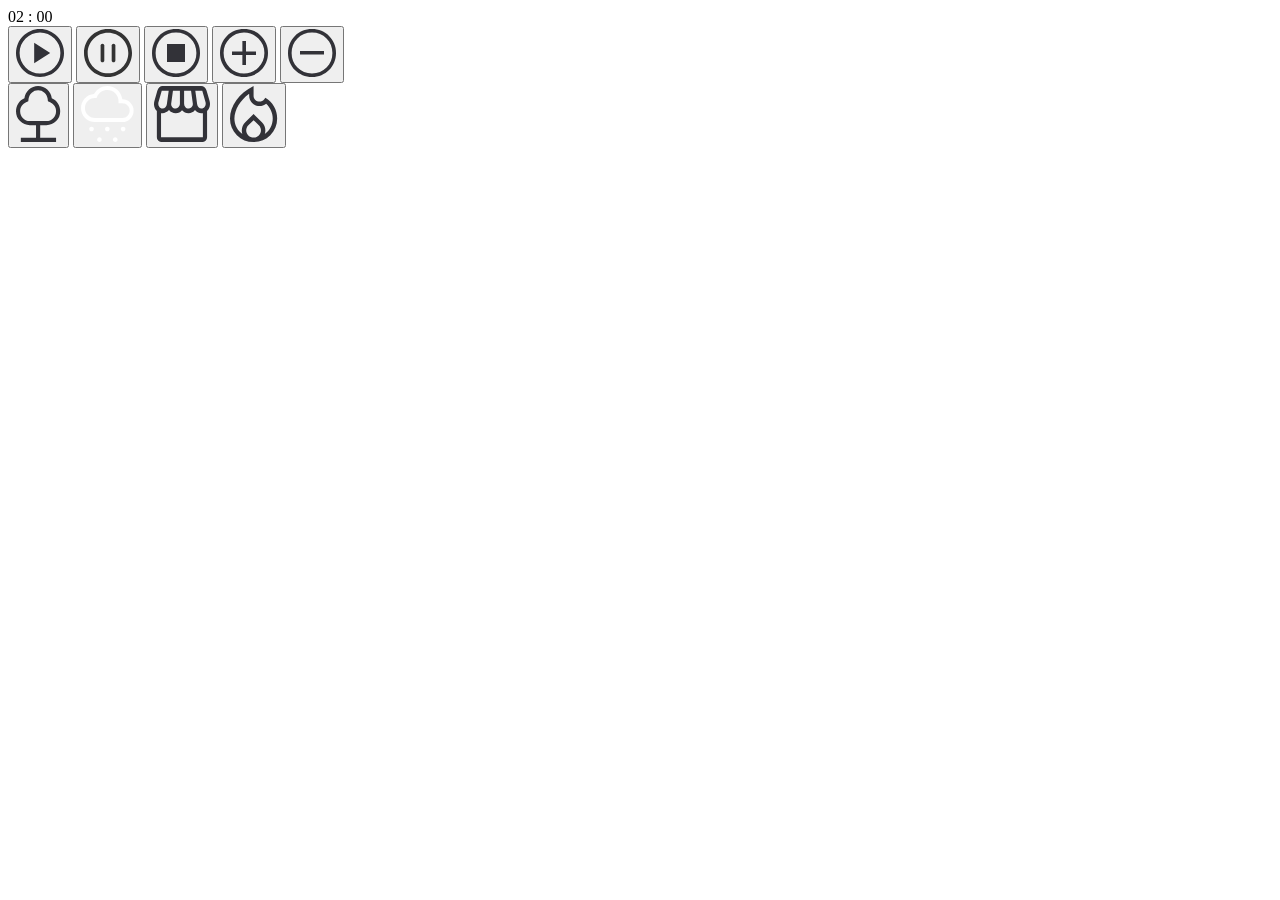
==== index.html @ 851b0151 "changed name index.html" ====
<!DOCTYPE html>
<html lang="pt-br">
<head>
    <link rel="preconnect" href="https://fonts.googleapis.com">
    <link rel="preconnect" href="https://fonts.gstatic.com" crossorigin>

    <meta charset="UTF-8">
    <meta name="viewport" content="width=device-width, initial-scale=1.0">
    <title>Timer Pomodoro</title>

    <link rel="stylesheet" href="TimerPomodoro.css">

    <link href="https://fonts.googleapis.com/css2?family=Roboto:wght@500&display=swap" rel="stylesheet">
    <script src="/js/events.js" type="module"></script>
</head>
<body>
    <main>
        <div id="settings">
            <div id="timer">
                <span class="minutes time">02</span>
                <span>:</span>
                <span class="seconds">00</span>
            </div>
            <div class="buttons-settings">
                <button class="play"><svg width="48" height="48" viewBox="0 0 48 48" fill="none" xmlns="http://www.w3.org/2000/svg">
                    <path d="M18.18 34.2L34.2 24L18.18 13.8V34.2ZM24 48C20.72 48 17.62 47.37 14.7 46.11C11.78 44.85 9.23 43.13 7.05 40.95C4.87 38.77 3.15 36.22 1.89 33.3C0.63 30.38 0 27.28 0 24C0 20.72 0.63 17.62 1.89 14.7C3.15 11.78 4.87 9.23 7.05 7.05C9.23 4.87 11.78 3.15 14.7 1.89C17.62 0.63 20.72 0 24 0C27.28 0 30.38 0.63 33.3 1.89C36.22 3.15 38.77 4.87 40.95 7.05C43.13 9.23 44.85 11.78 46.11 14.7C47.37 17.62 48 20.72 48 24C48 27.28 47.37 30.38 46.11 33.3C44.85 36.22 43.13 38.77 40.95 40.95C38.77 43.13 36.22 44.85 33.3 46.11C30.38 47.37 27.28 48 24 48ZM24 44.4C29.6 44.4 34.4 42.4 38.4 38.4C42.4 34.4 44.4 29.6 44.4 24C44.4 18.4 42.4 13.6 38.4 9.6C34.4 5.6 29.6 3.6 24 3.6C18.4 3.6 13.6 5.6 9.6 9.6C5.6 13.6 3.6 18.4 3.6 24C3.6 29.6 5.6 34.4 9.6 38.4C13.6 42.4 18.4 44.4 24 44.4Z" fill="#323238"/>
                    </svg>
                    </button>
                <button class="pause hide" ><svg width="48" height="48" viewBox="6 6 52 52" fill="none" xmlns="http://www.w3.org/2000/svg">
                    <path fill-rule="evenodd" clip-rule="evenodd" d="M6 32C6 17.6454 17.6454 6 32 6C46.3546 6 58 17.6454 58 32C58 46.3546 46.3546 58 32 58C17.6454 58 6 46.3546 6 32ZM32 10C19.8546 10 10 19.8546 10 32C10 44.1454 19.8546 54 32 54C44.1454 54 54 44.1454 54 32C54 19.8546 44.1454 10 32 10Z" fill="#333"/>
                    <path fill-rule="evenodd" clip-rule="evenodd" d="M26 22C27.1046 22 28 22.8954 28 24V40C28 41.1046 27.1046 42 26 42C24.8954 42 24 41.1046 24 40V24C24 22.8954 24.8954 22 26 22Z" fill="#333"/>
                    <path fill-rule="evenodd" clip-rule="evenodd" d="M38 22C39.1046 22 40 22.8954 40 24V40C40 41.1046 39.1046 42 38 42C36.8954 42 36 41.1046 36 40V24C36 22.8954 36.8954 22 38 22Z" fill="#333"/>
                </svg></button>
                <button class="stop"><svg width="48" height="48" viewBox="0 0 48 48" fill="none" xmlns="http://www.w3.org/2000/svg">
                    <path d="M24 48C20.6 48 17.44 47.39 14.52 46.17C11.6 44.95 9.06 43.26 6.9 41.1C4.74 38.94 3.05 36.4 1.83 33.48C0.61 30.56 0 27.4 0 24C0 20.64 0.61 17.5 1.83 14.58C3.05 11.66 4.74 9.12 6.9 6.96C9.06 4.8 11.6 3.1 14.52 1.86C17.44 0.62 20.6 0 24 0C27.36 0 30.5 0.62 33.42 1.86C36.34 3.1 38.88 4.8 41.04 6.96C43.2 9.12 44.9 11.66 46.14 14.58C47.38 17.5 48 20.64 48 24C48 27.4 47.38 30.56 46.14 33.48C44.9 36.4 43.2 38.94 41.04 41.1C38.88 43.26 36.34 44.95 33.42 46.17C30.5 47.39 27.36 48 24 48ZM24 44.4C29.8 44.4 34.65 42.45 38.55 38.55C42.45 34.65 44.4 29.8 44.4 24C44.4 18.2 42.45 13.35 38.55 9.45C34.65 5.55 29.8 3.6 24 3.6C18.2 3.6 13.35 5.55 9.45 9.45C5.55 13.35 3.6 18.2 3.6 24C3.6 29.8 5.55 34.65 9.45 38.55C13.35 42.45 18.2 44.4 24 44.4ZM15 33H33V15H15V33Z" fill="#323238"/>
                    </svg>
                    </button>
                <button class="add"><svg width="48" height="48" viewBox="0 0 48 48" fill="none" xmlns="http://www.w3.org/2000/svg">
                    <path d="M22.38 36H25.98V26.04H36V22.44H25.98V12H22.38V22.44H12V26.04H22.38V36ZM24 48C20.6 48 17.44 47.39 14.52 46.17C11.6 44.95 9.06 43.26 6.9 41.1C4.74 38.94 3.05 36.4 1.83 33.48C0.61 30.56 0 27.4 0 24C0 20.64 0.61 17.5 1.83 14.58C3.05 11.66 4.74 9.12 6.9 6.96C9.06 4.8 11.6 3.1 14.52 1.86C17.44 0.62 20.6 0 24 0C27.36 0 30.5 0.62 33.42 1.86C36.34 3.1 38.88 4.8 41.04 6.96C43.2 9.12 44.9 11.66 46.14 14.58C47.38 17.5 48 20.64 48 24C48 27.4 47.38 30.56 46.14 33.48C44.9 36.4 43.2 38.94 41.04 41.1C38.88 43.26 36.34 44.95 33.42 46.17C30.5 47.39 27.36 48 24 48ZM24 44.4C29.6 44.4 34.4 42.4 38.4 38.4C42.4 34.4 44.4 29.6 44.4 24C44.4 18.4 42.4 13.6 38.4 9.6C34.4 5.6 29.6 3.6 24 3.6C18.4 3.6 13.6 5.6 9.6 9.6C5.6 13.6 3.6 18.4 3.6 24C3.6 29.6 5.6 34.4 9.6 38.4C13.6 42.4 18.4 44.4 24 44.4Z" fill="#323238"/>
                    </svg>
                    </button>
                <button class="less"><svg width="48" height="48" viewBox="0 0 48 48" fill="none" xmlns="http://www.w3.org/2000/svg">
                    <path d="M12 25.62H36V22.02H12V25.62ZM24 48C20.6 48 17.44 47.39 14.52 46.17C11.6 44.95 9.06 43.26 6.9 41.1C4.74 38.94 3.05 36.4 1.83 33.48C0.61 30.56 0 27.4 0 24C0 20.64 0.61 17.5 1.83 14.58C3.05 11.66 4.74 9.12 6.9 6.96C9.06 4.8 11.6 3.1 14.52 1.86C17.44 0.62 20.6 0 24 0C27.36 0 30.5 0.62 33.42 1.86C36.34 3.1 38.88 4.8 41.04 6.96C43.2 9.12 44.9 11.66 46.14 14.58C47.38 17.5 48 20.64 48 24C48 27.4 47.38 30.56 46.14 33.48C44.9 36.4 43.2 38.94 41.04 41.1C38.88 43.26 36.34 44.95 33.42 46.17C30.5 47.39 27.36 48 24 48ZM24 44.4C29.8 44.4 34.65 42.45 38.55 38.55C42.45 34.65 44.4 29.8 44.4 24C44.4 18.2 42.45 13.35 38.55 9.45C34.65 5.55 29.8 3.6 24 3.6C18.2 3.6 13.35 5.55 9.45 9.45C5.55 13.35 3.6 18.2 3.6 24C3.6 29.8 5.55 34.65 9.45 38.55C13.35 42.45 18.2 44.4 24 44.4Z" fill="#323238"/>
                    </svg>
                    </button>
            </div>
        </div>
        <div id="sonds">
            <button class="forest"><svg width="45" height="56" viewBox="0 0 45 56" fill="none" xmlns="http://www.w3.org/2000/svg">
                <path d="M4.83553 56V51.8H20.0329V39.2H13.8158C9.99342 39.2 6.7352 37.835 4.04112 35.105C1.34704 32.375 0 29.0733 0 25.2C0 22.4 0.759868 19.8217 2.2796 17.465C3.79934 15.1083 5.84868 13.3933 8.42763 12.32C8.84211 8.82 10.3503 5.89167 12.9523 3.535C15.5543 1.17833 18.6053 0 22.1053 0C25.6053 0 28.6562 1.17833 31.2582 3.535C33.8602 5.89167 35.3684 8.82 35.7829 12.32C38.3618 13.3933 40.4112 15.1083 41.9309 17.465C43.4507 19.8217 44.2105 22.4 44.2105 25.2C44.2105 29.0733 42.8635 32.375 40.1694 35.105C37.4753 37.835 34.2171 39.2 30.3947 39.2H24.1776V51.8H40.0658V56H4.83553ZM13.8158 35H30.3947C33.0658 35 35.3454 34.0433 37.2336 32.13C39.1217 30.2167 40.0658 27.9067 40.0658 25.2C40.0658 23.24 39.5132 21.455 38.4079 19.845C37.3026 18.235 35.875 17.0333 34.125 16.24L31.9145 15.26L31.6382 12.81C31.3158 10.3367 30.2566 8.28333 28.4605 6.65C26.6645 5.01667 24.5461 4.2 22.1053 4.2C19.6645 4.2 17.5461 5.01667 15.75 6.65C13.9539 8.28333 12.8947 10.3367 12.5724 12.81L12.2961 15.26L10.0855 16.24C8.33553 17.0333 6.90789 18.235 5.80263 19.845C4.69737 21.455 4.14474 23.24 4.14474 25.2C4.14474 27.9067 5.08882 30.2167 6.97697 32.13C8.86513 34.0433 11.1447 35 13.8158 35Z" fill="#323238"/>
            </svg>
                </button>
            <button class="rain"><svg width="53" height="56" viewBox="0 0 53 56" fill="none" xmlns="http://www.w3.org/2000/svg">
                <path d="M10.5263 45.3333C9.91228 45.3333 9.375 45.1 8.91447 44.6333C8.45395 44.1667 8.22368 43.6222 8.22368 43C8.22368 42.3778 8.45395 41.8333 8.91447 41.3667C9.375 40.9 9.91228 40.6667 10.5263 40.6667C11.1404 40.6667 11.6776 40.9 12.1382 41.3667C12.5987 41.8333 12.8289 42.3778 12.8289 43C12.8289 43.6222 12.5987 44.1667 12.1382 44.6333C11.6776 45.1 11.1404 45.3333 10.5263 45.3333ZM42.1053 45.3333C41.4912 45.3333 40.9539 45.1 40.4934 44.6333C40.0329 44.1667 39.8026 43.6222 39.8026 43C39.8026 42.3778 40.0329 41.8333 40.4934 41.3667C40.9539 40.9 41.4912 40.6667 42.1053 40.6667C42.7193 40.6667 43.2566 40.9 43.7171 41.3667C44.1776 41.8333 44.4079 42.3778 44.4079 43C44.4079 43.6222 44.1776 44.1667 43.7171 44.6333C43.2566 45.1 42.7193 45.3333 42.1053 45.3333ZM18.4211 56C17.807 56 17.2697 55.7667 16.8092 55.3C16.3487 54.8333 16.1184 54.2889 16.1184 53.6667C16.1184 53.0444 16.3487 52.5 16.8092 52.0333C17.2697 51.5667 17.807 51.3333 18.4211 51.3333C19.0351 51.3333 19.5724 51.5667 20.0329 52.0333C20.4934 52.5 20.7237 53.0444 20.7237 53.6667C20.7237 54.2889 20.4934 54.8333 20.0329 55.3C19.5724 55.7667 19.0351 56 18.4211 56ZM26.3158 45.3333C25.7018 45.3333 25.1645 45.1 24.7039 44.6333C24.2434 44.1667 24.0132 43.6222 24.0132 43C24.0132 42.3778 24.2434 41.8333 24.7039 41.3667C25.1645 40.9 25.7018 40.6667 26.3158 40.6667C26.9298 40.6667 27.4671 40.9 27.9276 41.3667C28.3882 41.8333 28.6184 42.3778 28.6184 43C28.6184 43.6222 28.3882 44.1667 27.9276 44.6333C27.4671 45.1 26.9298 45.3333 26.3158 45.3333ZM34.2105 56C33.5965 56 33.0592 55.7667 32.5987 55.3C32.1382 54.8333 31.9079 54.2889 31.9079 53.6667C31.9079 53.0444 32.1382 52.5 32.5987 52.0333C33.0592 51.5667 33.5965 51.3333 34.2105 51.3333C34.8246 51.3333 35.3618 51.5667 35.8224 52.0333C36.2829 52.5 36.5132 53.0444 36.5132 53.6667C36.5132 54.2889 36.2829 54.8333 35.8224 55.3C35.3618 55.7667 34.8246 56 34.2105 56ZM13.8158 36C10 36 6.74342 34.6333 4.04605 31.9C1.34868 29.1667 0 25.8667 0 22C0 18.4889 1.23903 15.3556 3.7171 12.6C6.19518 9.84444 9.27632 8.33333 12.9605 8.06667C14.364 5.57778 16.2171 3.61111 18.5197 2.16667C20.8224 0.722222 23.4211 0 26.3158 0C30.307 0 33.6513 1.27778 36.3487 3.83333C39.0461 6.38889 40.7018 9.55556 41.3158 13.3333C44.7807 13.5111 47.5329 14.7 49.5724 16.9C51.6118 19.1 52.6316 21.6889 52.6316 24.6667C52.6316 27.7778 51.5461 30.4444 49.375 32.6667C47.2039 34.8889 44.5614 36 41.4474 36H13.8158ZM13.8158 32H41.4474C43.4649 32 45.1754 31.2778 46.5789 29.8333C47.9825 28.3889 48.6842 26.6444 48.6842 24.6C48.6842 22.6 47.9825 20.8889 46.5789 19.4667C45.1754 18.0444 43.4649 17.3333 41.4474 17.3333H37.5V15.3333C37.5 12.1778 36.4145 9.5 34.2434 7.3C32.0724 5.1 29.4298 4 26.3158 4C24.0789 4 22.0285 4.61111 20.1645 5.83333C18.3004 7.05556 16.9298 8.71111 16.0526 10.8L15.5263 12H13.6842C10.9649 12.0889 8.66228 13.1 6.77632 15.0333C4.89035 16.9667 3.94737 19.2889 3.94737 22C3.94737 24.7556 4.91228 27.1111 6.8421 29.0667C8.77193 31.0222 11.0965 32 13.8158 32Z" fill="white"/>
                </svg>
                </button>
            <button class="coffeeShop"><svg width="56" height="56" viewBox="0 0 56 56" fill="none" xmlns="http://www.w3.org/2000/svg">
                <path d="M53.0812 24.9667V51.3333C53.0812 52.5778 52.6633 53.6667 51.8274 54.6C50.9916 55.5333 50.0164 56 48.9019 56H7.03872C5.92423 56 4.94905 55.5333 4.11318 54.6C3.27731 53.6667 2.85937 52.5778 2.85937 51.3333V24.9667C1.55913 23.7222 0.700041 22.1926 0.282106 20.3778C-0.135829 18.563 -0.0893918 16.7481 0.421418 14.9333L3.41662 4.43333C3.78812 3.03333 4.43824 1.94444 5.36698 1.16667C6.29573 0.388889 7.36379 0 8.57115 0H47.0908C48.3911 0 49.5288 0.401852 50.504 1.20556C51.4792 2.00926 52.1525 3.08519 52.524 4.43333L55.5889 14.9333C56.0997 16.7481 56.1345 18.563 55.6933 20.3778C55.2522 22.1926 54.3815 23.7222 53.0812 24.9667ZM34.2742 22.5556C35.6208 22.5556 36.7586 22.063 37.6873 21.0778C38.6161 20.0926 38.9875 18.9 38.8018 17.5L37.0604 4.66667H30.0948V17.5C30.0948 18.8481 30.4895 20.0278 31.279 21.0389C32.0684 22.05 33.0668 22.5556 34.2742 22.5556ZM21.2485 22.5556C22.5488 22.5556 23.6516 22.063 24.5572 21.0778C25.4627 20.0926 25.9155 18.9 25.9155 17.5V4.66667H18.9499L17.2085 17.5C17.0227 18.8481 17.3478 20.0278 18.1837 21.0389C19.0195 22.05 20.0412 22.5556 21.2485 22.5556ZM8.57115 22.5556C9.68565 22.5556 10.6492 22.1278 11.4619 21.2722C12.2745 20.4167 12.7505 19.3667 12.8898 18.1222L14.7009 4.66667H7.73528L4.53111 16.0222C4.06674 17.6296 4.25249 19.1204 5.08836 20.4944C5.92423 21.8685 7.08516 22.5556 8.57115 22.5556ZM47.3695 22.5556C48.8555 22.5556 50.028 21.8815 50.8871 20.5333C51.7462 19.1852 51.9435 17.6815 51.4792 16.0222L48.275 4.66667H41.3094L43.1205 18.1222C43.2598 19.3667 43.7358 20.4167 44.5484 21.2722C45.3611 22.1278 46.3014 22.5556 47.3695 22.5556ZM7.03872 51.3333H48.9019V27.1444C48.9483 27.1963 48.7974 27.2222 48.4491 27.2222C48.1009 27.2222 47.741 27.2222 47.3695 27.2222C46.2085 27.2222 45.1057 26.95 44.0608 26.4056C43.016 25.8611 41.9827 25.0185 40.9611 23.8778C40.2181 24.9148 39.2894 25.7315 38.1749 26.3278C37.0604 26.9241 35.8298 27.2222 34.4831 27.2222C33.09 27.2222 31.8943 27.0019 30.8959 26.5611C29.8975 26.1204 28.9339 25.3815 28.0051 24.3444C27.3086 25.2778 26.4263 25.9907 25.3582 26.4833C24.2902 26.9759 23.0828 27.2222 21.7361 27.2222C20.2966 27.2222 19.0195 26.937 17.905 26.3667C16.7905 25.7963 15.8386 24.9667 15.0491 23.8778C13.9347 24.9667 12.8434 25.7963 11.7753 26.3667C10.7073 26.937 9.63921 27.2222 8.57115 27.2222C8.24609 27.2222 7.93264 27.2222 7.6308 27.2222C7.32896 27.2222 7.1316 27.1963 7.03872 27.1444V51.3333ZM48.9019 51.3333H7.03872C7.1316 51.3333 7.32896 51.3333 7.6308 51.3333C7.93264 51.3333 8.24609 51.3333 8.57115 51.3333C9.36059 51.3333 10.3009 51.3333 11.3922 51.3333C12.4835 51.3333 13.7025 51.3333 15.0491 51.3333C15.4671 51.3333 15.9315 51.3333 16.4423 51.3333C16.9531 51.3333 17.4987 51.3333 18.0792 51.3333C18.6596 51.3333 19.2517 51.3333 19.8554 51.3333C20.4591 51.3333 21.086 51.3333 21.7361 51.3333C22.2469 51.3333 22.781 51.3333 23.3382 51.3333C23.8954 51.3333 24.4527 51.3333 25.0099 51.3333C25.5672 51.3333 26.1012 51.3333 26.612 51.3333C27.1228 51.3333 27.5872 51.3333 28.0051 51.3333C29.0268 51.3333 30.0484 51.3333 31.07 51.3333C32.0916 51.3333 33.2293 51.3333 34.4831 51.3333C35.1333 51.3333 35.7718 51.3333 36.3987 51.3333C37.0256 51.3333 37.6176 51.3333 38.1749 51.3333C38.7321 51.3333 39.243 51.3333 39.7073 51.3333C40.1717 51.3333 40.5896 51.3333 40.9611 51.3333C42.0292 51.3333 43.0972 51.3333 44.1653 51.3333C45.2334 51.3333 46.3014 51.3333 47.3695 51.3333C47.741 51.3333 48.1009 51.3333 48.4491 51.3333C48.7974 51.3333 48.9483 51.3333 48.9019 51.3333Z" fill="#323238"/>
                </svg>
                </button>
            <button class="fireplace"><svg width="48" height="56" viewBox="0 0 48 56" fill="none" xmlns="http://www.w3.org/2000/svg">
                <path d="M4.42105 32.4211C4.42105 35.5158 5.12105 38.4263 6.52105 41.1526C7.92105 43.8789 9.87368 46.1509 12.3789 47.9684C12.1825 47.3789 12.0351 46.7772 11.9368 46.1632C11.8386 45.5491 11.7895 44.9474 11.7895 44.3579C11.7895 42.786 12.0842 41.3123 12.6737 39.9368C13.2632 38.5614 14.1228 37.3088 15.2526 36.1789L23.5789 28L31.9053 36.1789C33.0351 37.3088 33.8947 38.5614 34.4842 39.9368C35.0737 41.3123 35.3684 42.786 35.3684 44.3579C35.3684 44.9474 35.3193 45.5491 35.2211 46.1632C35.1228 46.7772 34.9754 47.3789 34.7789 47.9684C37.2842 46.1509 39.2368 43.8789 40.6368 41.1526C42.0368 38.4263 42.7368 35.5158 42.7368 32.4211C42.7368 29.7684 42.1719 27.1772 41.0421 24.6474C39.9123 22.1175 38.2912 19.7965 36.1789 17.6842C35.1474 18.4211 34.0667 18.9982 32.9368 19.4158C31.807 19.8333 30.6772 20.0421 29.5474 20.0421C26.5509 20.0421 24.0702 19.0228 22.1053 16.9842C20.1403 14.9456 19.1579 12.3789 19.1579 9.28421V7.81053C16.8982 9.43158 14.8596 11.2246 13.0421 13.1895C11.2246 15.1544 9.67719 17.2053 8.4 19.3421C7.12281 21.4789 6.14035 23.6649 5.45263 25.9C4.76491 28.1351 4.42105 30.3088 4.42105 32.4211ZM23.5789 34.1895L18.3474 39.3474C17.6596 40.0351 17.1316 40.7965 16.7632 41.6316C16.3947 42.4667 16.2105 43.3754 16.2105 44.3579C16.2105 46.3719 16.9228 48.0789 18.3474 49.4789C19.7719 50.8789 21.5158 51.5789 23.5789 51.5789C25.6421 51.5789 27.386 50.8789 28.8105 49.4789C30.2351 48.0789 30.9474 46.3719 30.9474 44.3579C30.9474 43.3754 30.7632 42.4667 30.3947 41.6316C30.0263 40.7965 29.4982 40.0351 28.8105 39.3474L23.5789 34.1895ZM23.5789 0V9.72632C23.5789 11.3965 24.1561 12.7965 25.3105 13.9263C26.4649 15.0561 27.8772 15.6211 29.5474 15.6211C30.4316 15.6211 31.2544 15.4368 32.0158 15.0684C32.7772 14.7 33.4526 14.1474 34.0421 13.4105L35.3684 11.7895C39.0035 13.8526 41.8772 16.7263 43.9895 20.4105C46.1017 24.0947 47.1579 28.0982 47.1579 32.4211C47.1579 39.0035 44.8737 44.5789 40.3053 49.1474C35.7368 53.7158 30.1614 56 23.5789 56C16.9965 56 11.4211 53.7158 6.85263 49.1474C2.28421 44.5789 0 39.0035 0 32.4211C0 26.1333 2.11228 20.0789 6.33684 14.2579C10.5614 8.43684 16.3088 3.68421 23.5789 0Z" fill="#323238"/>
                </svg>
                </button>
        </div>
    </main>
</body>
</html>
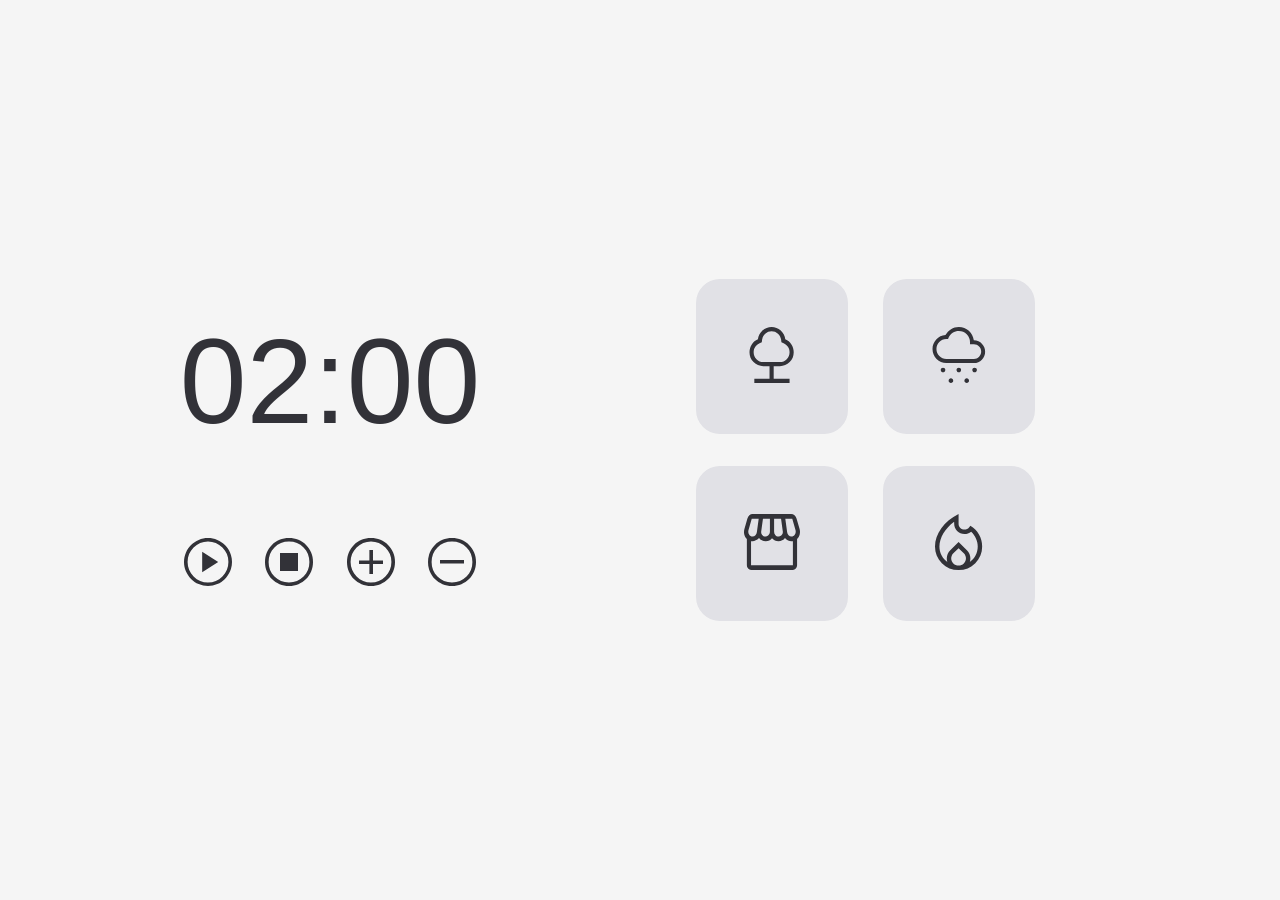
==== commit 51d7fbf8: "CSS added" ====
--- a/index.html
+++ b/index.html
@@ -8,7 +8,9 @@
     <meta name="viewport" content="width=device-width, initial-scale=1.0">
     <title>Timer Pomodoro</title>
 
-    <link rel="stylesheet" href="TimerPomodoro.css">
+    <link rel="stylesheet" href="./css/index.css">
+    <link rel="stylesheet" href="./css/soundCSS.css">
+    <link rel="stylesheet" href="./css/timerCSS.css">
 
     <link href="https://fonts.googleapis.com/css2?family=Roboto:wght@500&display=swap" rel="stylesheet">
     <script src="/js/events.js" type="module"></script>
@@ -46,11 +48,11 @@
             </div>
         </div>
         <div id="sonds">
-            <button class="forest"><svg width="45" height="56" viewBox="0 0 45 56" fill="none" xmlns="http://www.w3.org/2000/svg">
+            <button class="forest"><svg width="56" height="56" viewBox="0 0 45 56" fill="none" xmlns="http://www.w3.org/2000/svg">
                 <path d="M4.83553 56V51.8H20.0329V39.2H13.8158C9.99342 39.2 6.7352 37.835 4.04112 35.105C1.34704 32.375 0 29.0733 0 25.2C0 22.4 0.759868 19.8217 2.2796 17.465C3.79934 15.1083 5.84868 13.3933 8.42763 12.32C8.84211 8.82 10.3503 5.89167 12.9523 3.535C15.5543 1.17833 18.6053 0 22.1053 0C25.6053 0 28.6562 1.17833 31.2582 3.535C33.8602 5.89167 35.3684 8.82 35.7829 12.32C38.3618 13.3933 40.4112 15.1083 41.9309 17.465C43.4507 19.8217 44.2105 22.4 44.2105 25.2C44.2105 29.0733 42.8635 32.375 40.1694 35.105C37.4753 37.835 34.2171 39.2 30.3947 39.2H24.1776V51.8H40.0658V56H4.83553ZM13.8158 35H30.3947C33.0658 35 35.3454 34.0433 37.2336 32.13C39.1217 30.2167 40.0658 27.9067 40.0658 25.2C40.0658 23.24 39.5132 21.455 38.4079 19.845C37.3026 18.235 35.875 17.0333 34.125 16.24L31.9145 15.26L31.6382 12.81C31.3158 10.3367 30.2566 8.28333 28.4605 6.65C26.6645 5.01667 24.5461 4.2 22.1053 4.2C19.6645 4.2 17.5461 5.01667 15.75 6.65C13.9539 8.28333 12.8947 10.3367 12.5724 12.81L12.2961 15.26L10.0855 16.24C8.33553 17.0333 6.90789 18.235 5.80263 19.845C4.69737 21.455 4.14474 23.24 4.14474 25.2C4.14474 27.9067 5.08882 30.2167 6.97697 32.13C8.86513 34.0433 11.1447 35 13.8158 35Z" fill="#323238"/>
             </svg>
                 </button>
-            <button class="rain"><svg width="53" height="56" viewBox="0 0 53 56" fill="none" xmlns="http://www.w3.org/2000/svg">
+            <button class="rain"><svg width="56" height="56" viewBox="0 0 53 56" fill="none" xmlns="http://www.w3.org/2000/svg">
                 <path d="M10.5263 45.3333C9.91228 45.3333 9.375 45.1 8.91447 44.6333C8.45395 44.1667 8.22368 43.6222 8.22368 43C8.22368 42.3778 8.45395 41.8333 8.91447 41.3667C9.375 40.9 9.91228 40.6667 10.5263 40.6667C11.1404 40.6667 11.6776 40.9 12.1382 41.3667C12.5987 41.8333 12.8289 42.3778 12.8289 43C12.8289 43.6222 12.5987 44.1667 12.1382 44.6333C11.6776 45.1 11.1404 45.3333 10.5263 45.3333ZM42.1053 45.3333C41.4912 45.3333 40.9539 45.1 40.4934 44.6333C40.0329 44.1667 39.8026 43.6222 39.8026 43C39.8026 42.3778 40.0329 41.8333 40.4934 41.3667C40.9539 40.9 41.4912 40.6667 42.1053 40.6667C42.7193 40.6667 43.2566 40.9 43.7171 41.3667C44.1776 41.8333 44.4079 42.3778 44.4079 43C44.4079 43.6222 44.1776 44.1667 43.7171 44.6333C43.2566 45.1 42.7193 45.3333 42.1053 45.3333ZM18.4211 56C17.807 56 17.2697 55.7667 16.8092 55.3C16.3487 54.8333 16.1184 54.2889 16.1184 53.6667C16.1184 53.0444 16.3487 52.5 16.8092 52.0333C17.2697 51.5667 17.807 51.3333 18.4211 51.3333C19.0351 51.3333 19.5724 51.5667 20.0329 52.0333C20.4934 52.5 20.7237 53.0444 20.7237 53.6667C20.7237 54.2889 20.4934 54.8333 20.0329 55.3C19.5724 55.7667 19.0351 56 18.4211 56ZM26.3158 45.3333C25.7018 45.3333 25.1645 45.1 24.7039 44.6333C24.2434 44.1667 24.0132 43.6222 24.0132 43C24.0132 42.3778 24.2434 41.8333 24.7039 41.3667C25.1645 40.9 25.7018 40.6667 26.3158 40.6667C26.9298 40.6667 27.4671 40.9 27.9276 41.3667C28.3882 41.8333 28.6184 42.3778 28.6184 43C28.6184 43.6222 28.3882 44.1667 27.9276 44.6333C27.4671 45.1 26.9298 45.3333 26.3158 45.3333ZM34.2105 56C33.5965 56 33.0592 55.7667 32.5987 55.3C32.1382 54.8333 31.9079 54.2889 31.9079 53.6667C31.9079 53.0444 32.1382 52.5 32.5987 52.0333C33.0592 51.5667 33.5965 51.3333 34.2105 51.3333C34.8246 51.3333 35.3618 51.5667 35.8224 52.0333C36.2829 52.5 36.5132 53.0444 36.5132 53.6667C36.5132 54.2889 36.2829 54.8333 35.8224 55.3C35.3618 55.7667 34.8246 56 34.2105 56ZM13.8158 36C10 36 6.74342 34.6333 4.04605 31.9C1.34868 29.1667 0 25.8667 0 22C0 18.4889 1.23903 15.3556 3.7171 12.6C6.19518 9.84444 9.27632 8.33333 12.9605 8.06667C14.364 5.57778 16.2171 3.61111 18.5197 2.16667C20.8224 0.722222 23.4211 0 26.3158 0C30.307 0 33.6513 1.27778 36.3487 3.83333C39.0461 6.38889 40.7018 9.55556 41.3158 13.3333C44.7807 13.5111 47.5329 14.7 49.5724 16.9C51.6118 19.1 52.6316 21.6889 52.6316 24.6667C52.6316 27.7778 51.5461 30.4444 49.375 32.6667C47.2039 34.8889 44.5614 36 41.4474 36H13.8158ZM13.8158 32H41.4474C43.4649 32 45.1754 31.2778 46.5789 29.8333C47.9825 28.3889 48.6842 26.6444 48.6842 24.6C48.6842 22.6 47.9825 20.8889 46.5789 19.4667C45.1754 18.0444 43.4649 17.3333 41.4474 17.3333H37.5V15.3333C37.5 12.1778 36.4145 9.5 34.2434 7.3C32.0724 5.1 29.4298 4 26.3158 4C24.0789 4 22.0285 4.61111 20.1645 5.83333C18.3004 7.05556 16.9298 8.71111 16.0526 10.8L15.5263 12H13.6842C10.9649 12.0889 8.66228 13.1 6.77632 15.0333C4.89035 16.9667 3.94737 19.2889 3.94737 22C3.94737 24.7556 4.91228 27.1111 6.8421 29.0667C8.77193 31.0222 11.0965 32 13.8158 32Z" fill="white"/>
                 </svg>
                 </button>
@@ -58,7 +60,7 @@
                 <path d="M53.0812 24.9667V51.3333C53.0812 52.5778 52.6633 53.6667 51.8274 54.6C50.9916 55.5333 50.0164 56 48.9019 56H7.03872C5.92423 56 4.94905 55.5333 4.11318 54.6C3.27731 53.6667 2.85937 52.5778 2.85937 51.3333V24.9667C1.55913 23.7222 0.700041 22.1926 0.282106 20.3778C-0.135829 18.563 -0.0893918 16.7481 0.421418 14.9333L3.41662 4.43333C3.78812 3.03333 4.43824 1.94444 5.36698 1.16667C6.29573 0.388889 7.36379 0 8.57115 0H47.0908C48.3911 0 49.5288 0.401852 50.504 1.20556C51.4792 2.00926 52.1525 3.08519 52.524 4.43333L55.5889 14.9333C56.0997 16.7481 56.1345 18.563 55.6933 20.3778C55.2522 22.1926 54.3815 23.7222 53.0812 24.9667ZM34.2742 22.5556C35.6208 22.5556 36.7586 22.063 37.6873 21.0778C38.6161 20.0926 38.9875 18.9 38.8018 17.5L37.0604 4.66667H30.0948V17.5C30.0948 18.8481 30.4895 20.0278 31.279 21.0389C32.0684 22.05 33.0668 22.5556 34.2742 22.5556ZM21.2485 22.5556C22.5488 22.5556 23.6516 22.063 24.5572 21.0778C25.4627 20.0926 25.9155 18.9 25.9155 17.5V4.66667H18.9499L17.2085 17.5C17.0227 18.8481 17.3478 20.0278 18.1837 21.0389C19.0195 22.05 20.0412 22.5556 21.2485 22.5556ZM8.57115 22.5556C9.68565 22.5556 10.6492 22.1278 11.4619 21.2722C12.2745 20.4167 12.7505 19.3667 12.8898 18.1222L14.7009 4.66667H7.73528L4.53111 16.0222C4.06674 17.6296 4.25249 19.1204 5.08836 20.4944C5.92423 21.8685 7.08516 22.5556 8.57115 22.5556ZM47.3695 22.5556C48.8555 22.5556 50.028 21.8815 50.8871 20.5333C51.7462 19.1852 51.9435 17.6815 51.4792 16.0222L48.275 4.66667H41.3094L43.1205 18.1222C43.2598 19.3667 43.7358 20.4167 44.5484 21.2722C45.3611 22.1278 46.3014 22.5556 47.3695 22.5556ZM7.03872 51.3333H48.9019V27.1444C48.9483 27.1963 48.7974 27.2222 48.4491 27.2222C48.1009 27.2222 47.741 27.2222 47.3695 27.2222C46.2085 27.2222 45.1057 26.95 44.0608 26.4056C43.016 25.8611 41.9827 25.0185 40.9611 23.8778C40.2181 24.9148 39.2894 25.7315 38.1749 26.3278C37.0604 26.9241 35.8298 27.2222 34.4831 27.2222C33.09 27.2222 31.8943 27.0019 30.8959 26.5611C29.8975 26.1204 28.9339 25.3815 28.0051 24.3444C27.3086 25.2778 26.4263 25.9907 25.3582 26.4833C24.2902 26.9759 23.0828 27.2222 21.7361 27.2222C20.2966 27.2222 19.0195 26.937 17.905 26.3667C16.7905 25.7963 15.8386 24.9667 15.0491 23.8778C13.9347 24.9667 12.8434 25.7963 11.7753 26.3667C10.7073 26.937 9.63921 27.2222 8.57115 27.2222C8.24609 27.2222 7.93264 27.2222 7.6308 27.2222C7.32896 27.2222 7.1316 27.1963 7.03872 27.1444V51.3333ZM48.9019 51.3333H7.03872C7.1316 51.3333 7.32896 51.3333 7.6308 51.3333C7.93264 51.3333 8.24609 51.3333 8.57115 51.3333C9.36059 51.3333 10.3009 51.3333 11.3922 51.3333C12.4835 51.3333 13.7025 51.3333 15.0491 51.3333C15.4671 51.3333 15.9315 51.3333 16.4423 51.3333C16.9531 51.3333 17.4987 51.3333 18.0792 51.3333C18.6596 51.3333 19.2517 51.3333 19.8554 51.3333C20.4591 51.3333 21.086 51.3333 21.7361 51.3333C22.2469 51.3333 22.781 51.3333 23.3382 51.3333C23.8954 51.3333 24.4527 51.3333 25.0099 51.3333C25.5672 51.3333 26.1012 51.3333 26.612 51.3333C27.1228 51.3333 27.5872 51.3333 28.0051 51.3333C29.0268 51.3333 30.0484 51.3333 31.07 51.3333C32.0916 51.3333 33.2293 51.3333 34.4831 51.3333C35.1333 51.3333 35.7718 51.3333 36.3987 51.3333C37.0256 51.3333 37.6176 51.3333 38.1749 51.3333C38.7321 51.3333 39.243 51.3333 39.7073 51.3333C40.1717 51.3333 40.5896 51.3333 40.9611 51.3333C42.0292 51.3333 43.0972 51.3333 44.1653 51.3333C45.2334 51.3333 46.3014 51.3333 47.3695 51.3333C47.741 51.3333 48.1009 51.3333 48.4491 51.3333C48.7974 51.3333 48.9483 51.3333 48.9019 51.3333Z" fill="#323238"/>
                 </svg>
                 </button>
-            <button class="fireplace"><svg width="48" height="56" viewBox="0 0 48 56" fill="none" xmlns="http://www.w3.org/2000/svg">
+            <button class="fireplace"><svg width="56" height="56" viewBox="0 0 48 56" fill="none" xmlns="http://www.w3.org/2000/svg">
                 <path d="M4.42105 32.4211C4.42105 35.5158 5.12105 38.4263 6.52105 41.1526C7.92105 43.8789 9.87368 46.1509 12.3789 47.9684C12.1825 47.3789 12.0351 46.7772 11.9368 46.1632C11.8386 45.5491 11.7895 44.9474 11.7895 44.3579C11.7895 42.786 12.0842 41.3123 12.6737 39.9368C13.2632 38.5614 14.1228 37.3088 15.2526 36.1789L23.5789 28L31.9053 36.1789C33.0351 37.3088 33.8947 38.5614 34.4842 39.9368C35.0737 41.3123 35.3684 42.786 35.3684 44.3579C35.3684 44.9474 35.3193 45.5491 35.2211 46.1632C35.1228 46.7772 34.9754 47.3789 34.7789 47.9684C37.2842 46.1509 39.2368 43.8789 40.6368 41.1526C42.0368 38.4263 42.7368 35.5158 42.7368 32.4211C42.7368 29.7684 42.1719 27.1772 41.0421 24.6474C39.9123 22.1175 38.2912 19.7965 36.1789 17.6842C35.1474 18.4211 34.0667 18.9982 32.9368 19.4158C31.807 19.8333 30.6772 20.0421 29.5474 20.0421C26.5509 20.0421 24.0702 19.0228 22.1053 16.9842C20.1403 14.9456 19.1579 12.3789 19.1579 9.28421V7.81053C16.8982 9.43158 14.8596 11.2246 13.0421 13.1895C11.2246 15.1544 9.67719 17.2053 8.4 19.3421C7.12281 21.4789 6.14035 23.6649 5.45263 25.9C4.76491 28.1351 4.42105 30.3088 4.42105 32.4211ZM23.5789 34.1895L18.3474 39.3474C17.6596 40.0351 17.1316 40.7965 16.7632 41.6316C16.3947 42.4667 16.2105 43.3754 16.2105 44.3579C16.2105 46.3719 16.9228 48.0789 18.3474 49.4789C19.7719 50.8789 21.5158 51.5789 23.5789 51.5789C25.6421 51.5789 27.386 50.8789 28.8105 49.4789C30.2351 48.0789 30.9474 46.3719 30.9474 44.3579C30.9474 43.3754 30.7632 42.4667 30.3947 41.6316C30.0263 40.7965 29.4982 40.0351 28.8105 39.3474L23.5789 34.1895ZM23.5789 0V9.72632C23.5789 11.3965 24.1561 12.7965 25.3105 13.9263C26.4649 15.0561 27.8772 15.6211 29.5474 15.6211C30.4316 15.6211 31.2544 15.4368 32.0158 15.0684C32.7772 14.7 33.4526 14.1474 34.0421 13.4105L35.3684 11.7895C39.0035 13.8526 41.8772 16.7263 43.9895 20.4105C46.1017 24.0947 47.1579 28.0982 47.1579 32.4211C47.1579 39.0035 44.8737 44.5789 40.3053 49.1474C35.7368 53.7158 30.1614 56 23.5789 56C16.9965 56 11.4211 53.7158 6.85263 49.1474C2.28421 44.5789 0 39.0035 0 32.4211C0 26.1333 2.11228 20.0789 6.33684 14.2579C10.5614 8.43684 16.3088 3.68421 23.5789 0Z" fill="#323238"/>
                 </svg>
                 </button>
--- a/css/index.css
+++ b/css/index.css
@@ -0,0 +1,112 @@
+* {
+    margin: 0;
+    padding: 0;
+    box-sizing: border-box;
+}
+
+:root {
+    --bg-color: #f5f5f5;
+    --primary-color: #323238;
+
+    --btn-color: #E1E1E6;
+    --btn-hover: #d3d3d8;
+    --btn-select: #f5f5f5;
+    --btn-disable: #7e7e7e;
+
+    --btn-soundForest-color: #6fff00;
+    --btn-soundForest-color-hover: #9efc57;
+
+    --btn-soundRain-color: #00c3ff;
+    --btn-soundRain-color-hover: #40d0fc;
+
+    --btn-soundCoffeeShop-color: #FFD600;
+    --btn-soundCoffeeShop-color-hover: #fade53;
+
+    --btn-soundFireplace-color: #ff0000;
+    --btn-soundFireplace-color-hover: #f85353;
+
+    /*--primary-volume-color: #6200ee;
+    --segundary-volume-color: #c6aee7;
+    --circle-volume: #f5f5f5;
+    --circle-volume-hover: rgba(98,0,238,.1);
+    --circle-volume-active: rgba(98,0,238,.2);*/
+
+    font-size: 62.5%;
+}
+
+/*body.active {
+    --bg-color: #121214;
+    --primary-color: #f5f5f5;
+
+    --btn-color: #29292E;
+    --btn-hover: #1f1f1f;
+
+    --primary-volume-color: #f5f5f5;
+    --segundary-volume-color: #5c5c5c;
+    --circle-volume: #6200ee;
+    --circle-volume-hover: rgba(255, 255, 255, 0.2);
+    --circle-volume-active: rgb(255, 255, 255, 0.3);
+}*/
+
+body {
+    background: var(--bg-color);
+    color: var(--primary-color);
+
+    font-family: 'Roboto', sans-serif;
+
+    display: grid;
+    min-height: 100vh;
+}
+
+header {
+    align-self: flex-start;
+    justify-self: end;
+    padding: 4rem 4rem 6rem 6rem;
+    position: absolute;
+}
+
+header button svg {
+    width: clamp(2rem, 2rem + 2vw, 4rem);
+}
+
+main {
+    align-self: center;
+    justify-self: center;
+    display: flex;
+
+    gap: 20rem;
+}
+
+button {
+    background-color: transparent;
+    border: none;
+
+    cursor: pointer;
+    transition: 0.6s;
+}
+
+button:hover {
+    transform: scale(1.1);
+}
+
+.hide {
+    display: none;
+}
+
+button svg path {
+    fill: var(--primary-color)
+}
+
+@media (max-width: 950px)
+{
+    main {
+        display: grid;
+        gap: 2rem;
+        margin-top: -50rem;
+    }
+
+    header {
+        position: relative;
+        padding: 2rem 2rem 0rem 6rem;
+    }
+}
--- a/css/soundCSS.css
+++ b/css/soundCSS.css
@@ -0,0 +1,169 @@
+* {
+    margin: 0;
+    padding: 0;
+    box-sizing: border-box;
+}
+
+#sonds {
+    width: clamp(14rem, 20rem + 29vw, 42rem);
+}
+
+#sonds button {
+    padding: 4.8rem;
+    margin: 1.6rem;
+    border-radius: 2.4rem;
+    
+    background: var(--btn-color);
+}
+
+#sonds .forest:hover {
+    background: var(--btn-soundForest-color-hover);
+    transition: 0.6s;
+}
+#sonds .rain:hover {
+    background: var(--btn-soundRain-color-hover);
+    transition: 0.6s;
+}
+#sonds .coffeeShop:hover {
+    background: var(--btn-soundCoffeeShop-color-hover);
+    transition: 0.6s;
+}
+#sonds .fireplace:hover {
+    background: var(--btn-soundFireplace-color-hover);
+    transition: 0.6s;
+}
+
+.discreet {
+    opacity: 0.5;
+    pointer-events: none;
+}
+
+/* clamp(3.2rem, 2rem + 12vw, 6.4rem); */
+#groupSounds button svg {
+    width: clamp(1.6rem, 4rem + 1.6vw, 5rem);
+}
+
+#sonds .forest.select {
+    background: var(--btn-soundForest-color);
+}
+
+#sonds button.rain.select {
+    background: var(--btn-soundRain-color);
+}
+
+#sonds button.coffeeShop.select {
+    background: var(--btn-soundCoffeeShop-color);
+}
+
+#sonds button.fireplace.select {
+    background: var(--btn-soundFireplace-color);
+}
+
+#sonds button.select svg path {
+    fill: var(--btn-select)
+}
+/*
+#groupVolume {
+    display: flex;
+    align-items: center;
+    justify-content: center;
+
+    width: clamp(22rem, 4rem + 32vw, 30.6rem);
+    margin: 1.6rem 1.6rem 0 1.6rem;
+    padding: 1rem;
+
+    background: var(--btn-color);
+    border-radius: 1rem;
+}
+
+#groupSounds #groupVolume button {
+    padding: 0;
+    background: none;
+    margin: 0;
+}
+
+.slider-container {
+	position: relative;
+    width: 60%;
+}
+
+.slider-container .bar {
+	position: absolute;
+	z-index: 2;
+	left: 0.2rem;
+	top: 0.4rem;
+	width: 94%;
+	height: 0.6rem;
+	border-radius: 0.5rem;
+	background-color: var(--segundary-volume-color);
+	overflow: hidden;
+}
+
+.slider-container .bar .fill {
+	display: block;
+	width: 100%;
+	height: 100%;
+	background-color: var(--primary-volume-color);
+}
+
+.slider-container .slider {
+	position: relative;
+	z-index: 2;
+	--webkit-appearance: none;
+	width: 100%;
+	height: 0.6rem;
+	border-radius: 0.5rem;
+	outline: none;
+	background-color: transparent;
+    cursor: pointer;
+}
+
+.slider-container .slider::-webkit-slider-thumb {
+	-webkit-appearance: none;
+	width: 1.6rem;
+	height: 1.6rem;
+	background-color: var(--circle-volume);
+    border: var(--primary-volume-color) solid 0.4rem;
+	border-radius: 50%;
+	cursor: pointer;
+	outline: none;
+	box-shadow: 0 0 0 0 rgba(98,0,238,.1);
+	transition: .3s ease-in-out;
+}
+
+.slider-container .slider.noVolume::-webkit-slider-thumb {
+    border: var(--segundary-volume-color) solid 0.4rem;
+    transition: none;
+}
+
+.slider-container .slider::-webkit-slider-thumb:hover {
+	box-shadow: 0 0 0 5px var(--circle-volume-hover);
+}
+
+.slider-container .slider:active::-webkit-slider-thumb {
+	box-shadow: 0 0 0 10px var(--circle-volume-active);
+}
+*/
+@media (max-width: 950px)
+{
+    #groupSounds {
+        text-align: center;
+    }
+
+    #groupSounds button {
+        padding: 4rem;
+        margin: 1rem;
+    }
+
+    #groupVolume {
+        margin: 2rem auto;
+    }
+}
+
+@media (max-width: 450px)
+{
+    #groupSounds button {
+        padding: 2.4rem;
+        margin: 0.7rem;
+    }
+}
--- a/css/timerCSS.css
+++ b/css/timerCSS.css
@@ -0,0 +1,64 @@
+* {
+    margin: 0;
+    padding: 0;
+    box-sizing: border-box;
+}
+
+#settings {
+    font-size: clamp(4rem, 4rem + 10vw, 12rem);
+
+    align-items: center;
+    text-align: center;
+    display: grid;
+}
+
+#settings #timer {
+    justify-self: center;
+    align-self: end;
+
+    /*padding-bottom: 1rem;*/
+    display: flex;
+}
+
+#settings #buttons-settings {
+    display: flex;
+    align-self: start;
+    justify-self: center;
+
+    gap: 2.2rem;
+}
+
+#settings #buttons-settings button svg {
+    width: clamp(3.2rem, 2rem + 10vw, 6rem);
+}
+
+#settings #buttons-settings button.disable svg path,
+#settings #buttons-settings button.disable,
+#settings #buttons-settings button.disable:hover {
+    cursor: default;
+    transition: none;
+    transform: none;
+    fill: var(--btn-disable);
+}
+
+@media (max-width: 950px)
+{
+    #settings #timer {
+        padding-bottom: 0;
+    }
+
+    #settings #buttons-settings {
+        gap: 1.6rem;
+    }
+}
+
+@media (max-width: 450px)
+{
+    #settings #timer {
+        padding-bottom: 2rem;
+    }
+
+    #settings #buttons-settings {
+        gap: 1rem;
+    }
+}
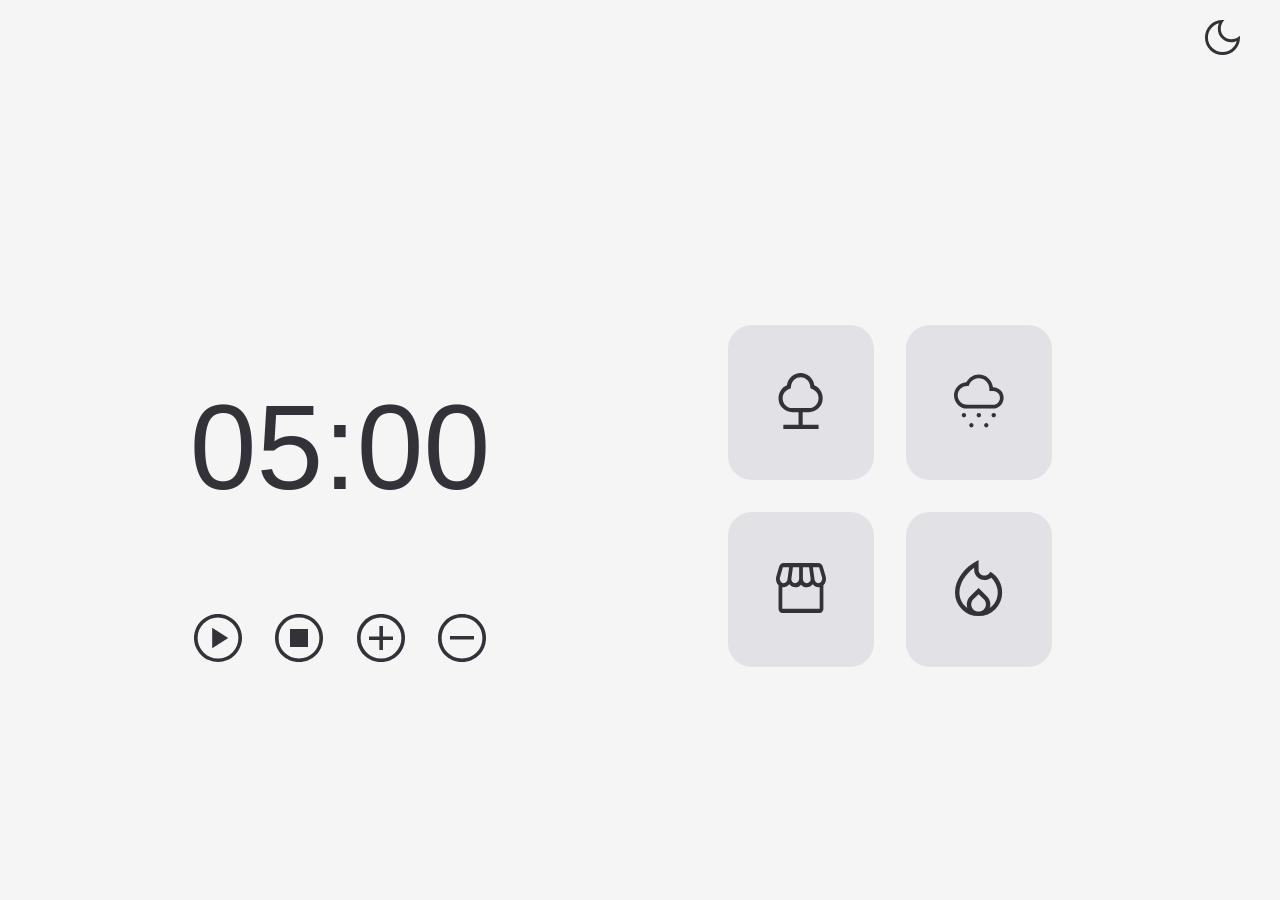
==== commit 853404c5: "adding dark and light theme, volume bar and CSS" ====
--- a/index.html
+++ b/index.html
@@ -15,11 +15,23 @@
     <link href="https://fonts.googleapis.com/css2?family=Roboto:wght@500&display=swap" rel="stylesheet">
     <script src="/js/events.js" type="module"></script>
 </head>
-<body>
+<body class="bodyTema">
+    <header class="temas">
+        <button class="light hide">
+            <svg width="35" height="35" viewBox="0 0 44 44" fill="none" xmlns="http://www.w3.org/2000/svg">
+                <path d="M22 29C23.9333 29 25.5833 28.3167 26.95 26.95C28.3167 25.5833 29 23.9333 29 22C29 20.0667 28.3167 18.4167 26.95 17.05C25.5833 15.6833 23.9333 15 22 15C20.0667 15 18.4167 15.6833 17.05 17.05C15.6833 18.4167 15 20.0667 15 22C15 23.9333 15.6833 25.5833 17.05 26.95C18.4167 28.3167 20.0667 29 22 29ZM22 32C19.2333 32 16.875 31.025 14.925 29.075C12.975 27.125 12 24.7667 12 22C12 19.2333 12.975 16.875 14.925 14.925C16.875 12.975 19.2333 12 22 12C24.7667 12 27.125 12.975 29.075 14.925C31.025 16.875 32 19.2333 32 22C32 24.7667 31.025 27.125 29.075 29.075C27.125 31.025 24.7667 32 22 32ZM1.5 23.5C1.06667 23.5 0.708333 23.3583 0.425 23.075C0.141667 22.7917 0 22.4333 0 22C0 21.5667 0.141667 21.2083 0.425 20.925C0.708333 20.6417 1.06667 20.5 1.5 20.5H6.5C6.93333 20.5 7.29167 20.6417 7.575 20.925C7.85833 21.2083 8 21.5667 8 22C8 22.4333 7.85833 22.7917 7.575 23.075C7.29167 23.3583 6.93333 23.5 6.5 23.5H1.5ZM37.5 23.5C37.0667 23.5 36.7083 23.3583 36.425 23.075C36.1417 22.7917 36 22.4333 36 22C36 21.5667 36.1417 21.2083 36.425 20.925C36.7083 20.6417 37.0667 20.5 37.5 20.5H42.5C42.9333 20.5 43.2917 20.6417 43.575 20.925C43.8583 21.2083 44 21.5667 44 22C44 22.4333 43.8583 22.7917 43.575 23.075C43.2917 23.3583 42.9333 23.5 42.5 23.5H37.5ZM22 8C21.5667 8 21.2083 7.85833 20.925 7.575C20.6417 7.29167 20.5 6.93333 20.5 6.5V1.5C20.5 1.06667 20.6417 0.708333 20.925 0.425C21.2083 0.141667 21.5667 0 22 0C22.4333 0 22.7917 0.141667 23.075 0.425C23.3583 0.708333 23.5 1.06667 23.5 1.5V6.5C23.5 6.93333 23.3583 7.29167 23.075 7.575C22.7917 7.85833 22.4333 8 22 8ZM22 44C21.5667 44 21.2083 43.8583 20.925 43.575C20.6417 43.2917 20.5 42.9333 20.5 42.5V37.5C20.5 37.0667 20.6417 36.7083 20.925 36.425C21.2083 36.1417 21.5667 36 22 36C22.4333 36 22.7917 36.1417 23.075 36.425C23.3583 36.7083 23.5 37.0667 23.5 37.5V42.5C23.5 42.9333 23.3583 43.2917 23.075 43.575C22.7917 43.8583 22.4333 44 22 44ZM10 12.1L7.15 9.3C6.85 9 6.70833 8.64167 6.725 8.225C6.74167 7.80833 6.88333 7.45 7.15 7.15C7.45 6.85 7.80833 6.7 8.225 6.7C8.64167 6.7 9 6.85 9.3 7.15L12.1 10C12.3667 10.3 12.5 10.65 12.5 11.05C12.5 11.45 12.3667 11.7833 12.1 12.05C11.8333 12.35 11.4917 12.5 11.075 12.5C10.6583 12.5 10.3 12.3667 10 12.1ZM34.7 36.85L31.9 34C31.6333 33.7 31.5 33.3417 31.5 32.925C31.5 32.5083 31.65 32.1667 31.95 31.9C32.2167 31.6 32.55 31.45 32.95 31.45C33.35 31.45 33.7 31.6 34 31.9L36.85 34.7C37.15 35 37.2917 35.3583 37.275 35.775C37.2583 36.1917 37.1167 36.55 36.85 36.85C36.55 37.15 36.1917 37.3 35.775 37.3C35.3583 37.3 35 37.15 34.7 36.85ZM31.9 12.1C31.6 11.8 31.45 11.45 31.45 11.05C31.45 10.65 31.6 10.3 31.9 10L34.7 7.15C35 6.85 35.3583 6.70833 35.775 6.725C36.1917 6.74167 36.55 6.88333 36.85 7.15C37.15 7.45 37.3 7.80833 37.3 8.225C37.3 8.64167 37.15 9 36.85 9.3L34 12.1C33.7333 12.3667 33.3917 12.5 32.975 12.5C32.5583 12.5 32.2 12.3667 31.9 12.1ZM7.15 36.85C6.85 36.55 6.7 36.1917 6.7 35.775C6.7 35.3583 6.85 35 7.15 34.7L10 31.9C10.3 31.6 10.65 31.45 11.05 31.45C11.45 31.45 11.8 31.6 12.1 31.9C12.4 32.2 12.55 32.55 12.55 32.95C12.55 33.35 12.4 33.7 12.1 34L9.3 36.85C9 37.15 8.64167 37.2917 8.225 37.275C7.80833 37.2583 7.45 37.1167 7.15 36.85Z" fill="black"/>
+                </svg>                
+        </button>
+        <button class="dark ">
+            <svg width="35" height="35" viewBox="0 0 36 36" fill="none" xmlns="http://www.w3.org/2000/svg">
+                <path d="M18 36C13 36 8.75 34.25 5.25 30.75C1.75 27.25 0 23 0 18C0 13 1.75 8.75 5.25 5.25C8.75 1.75 13 0 18 0C18.2667 0 18.55 0.00833343 18.85 0.0250001C19.15 0.0416668 19.5333 0.0666666 20 0.0999999C18.8 1.16667 17.8667 2.48333 17.2 4.05C16.5333 5.61667 16.2 7.26667 16.2 9C16.2 12 17.25 14.55 19.35 16.65C21.45 18.75 24 19.8 27 19.8C28.7333 19.8 30.3833 19.4917 31.95 18.875C33.5167 18.2583 34.8333 17.4 35.9 16.3C35.9333 16.7 35.9583 17.025 35.975 17.275C35.9917 17.525 36 17.7667 36 18C36 23 34.25 27.25 30.75 30.75C27.25 34.25 23 36 18 36ZM18 33C21.6333 33 24.8 31.875 27.5 29.625C30.2 27.375 31.8833 24.7333 32.55 21.7C31.7167 22.0667 30.825 22.3417 29.875 22.525C28.925 22.7083 27.9667 22.8 27 22.8C23.1667 22.8 19.9083 21.4583 17.225 18.775C14.5417 16.0917 13.2 12.8333 13.2 9C13.2 8.2 13.2833 7.34167 13.45 6.425C13.6167 5.50833 13.9167 4.46667 14.35 3.3C11.0833 4.2 8.375 6.025 6.225 8.775C4.075 11.525 3 14.6 3 18C3 22.1667 4.45833 25.7083 7.375 28.625C10.2917 31.5417 13.8333 33 18 33Z" fill="white"/>
+                </svg>
+        </button>
+    </header>
     <main>
         <div id="settings">
             <div id="timer">
-                <span class="minutes time">02</span>
+                <span class="minutes time">05</span>
                 <span>:</span>
                 <span class="seconds">00</span>
             </div>
@@ -64,6 +76,9 @@
                 <path d="M4.42105 32.4211C4.42105 35.5158 5.12105 38.4263 6.52105 41.1526C7.92105 43.8789 9.87368 46.1509 12.3789 47.9684C12.1825 47.3789 12.0351 46.7772 11.9368 46.1632C11.8386 45.5491 11.7895 44.9474 11.7895 44.3579C11.7895 42.786 12.0842 41.3123 12.6737 39.9368C13.2632 38.5614 14.1228 37.3088 15.2526 36.1789L23.5789 28L31.9053 36.1789C33.0351 37.3088 33.8947 38.5614 34.4842 39.9368C35.0737 41.3123 35.3684 42.786 35.3684 44.3579C35.3684 44.9474 35.3193 45.5491 35.2211 46.1632C35.1228 46.7772 34.9754 47.3789 34.7789 47.9684C37.2842 46.1509 39.2368 43.8789 40.6368 41.1526C42.0368 38.4263 42.7368 35.5158 42.7368 32.4211C42.7368 29.7684 42.1719 27.1772 41.0421 24.6474C39.9123 22.1175 38.2912 19.7965 36.1789 17.6842C35.1474 18.4211 34.0667 18.9982 32.9368 19.4158C31.807 19.8333 30.6772 20.0421 29.5474 20.0421C26.5509 20.0421 24.0702 19.0228 22.1053 16.9842C20.1403 14.9456 19.1579 12.3789 19.1579 9.28421V7.81053C16.8982 9.43158 14.8596 11.2246 13.0421 13.1895C11.2246 15.1544 9.67719 17.2053 8.4 19.3421C7.12281 21.4789 6.14035 23.6649 5.45263 25.9C4.76491 28.1351 4.42105 30.3088 4.42105 32.4211ZM23.5789 34.1895L18.3474 39.3474C17.6596 40.0351 17.1316 40.7965 16.7632 41.6316C16.3947 42.4667 16.2105 43.3754 16.2105 44.3579C16.2105 46.3719 16.9228 48.0789 18.3474 49.4789C19.7719 50.8789 21.5158 51.5789 23.5789 51.5789C25.6421 51.5789 27.386 50.8789 28.8105 49.4789C30.2351 48.0789 30.9474 46.3719 30.9474 44.3579C30.9474 43.3754 30.7632 42.4667 30.3947 41.6316C30.0263 40.7965 29.4982 40.0351 28.8105 39.3474L23.5789 34.1895ZM23.5789 0V9.72632C23.5789 11.3965 24.1561 12.7965 25.3105 13.9263C26.4649 15.0561 27.8772 15.6211 29.5474 15.6211C30.4316 15.6211 31.2544 15.4368 32.0158 15.0684C32.7772 14.7 33.4526 14.1474 34.0421 13.4105L35.3684 11.7895C39.0035 13.8526 41.8772 16.7263 43.9895 20.4105C46.1017 24.0947 47.1579 28.0982 47.1579 32.4211C47.1579 39.0035 44.8737 44.5789 40.3053 49.1474C35.7368 53.7158 30.1614 56 23.5789 56C16.9965 56 11.4211 53.7158 6.85263 49.1474C2.28421 44.5789 0 39.0035 0 32.4211C0 26.1333 2.11228 20.0789 6.33684 14.2579C10.5614 8.43684 16.3088 3.68421 23.5789 0Z" fill="#323238"/>
                 </svg>
                 </button>
+                <div class="volume-control">
+                    <input type="range" min="0" max="1" step="0.01" value="1" class="volume-slider hide">
+                  </div>
         </div>
     </main>
 </body>
--- a/css/index.css
+++ b/css/index.css
@@ -19,22 +19,16 @@
     --btn-soundRain-color: #00c3ff;
     --btn-soundRain-color-hover: #40d0fc;
 
-    --btn-soundCoffeeShop-color: #FFD600;
+    --btn-soundCoffeeShop-color: #e0bb00;
     --btn-soundCoffeeShop-color-hover: #fade53;
 
     --btn-soundFireplace-color: #ff0000;
     --btn-soundFireplace-color-hover: #f85353;
 
-    /*--primary-volume-color: #6200ee;
-    --segundary-volume-color: #c6aee7;
-    --circle-volume: #f5f5f5;
-    --circle-volume-hover: rgba(98,0,238,.1);
-    --circle-volume-active: rgba(98,0,238,.2);*/
-
     font-size: 62.5%;
 }
 
-/*body.active {
+body.active {
     --bg-color: #121214;
     --primary-color: #f5f5f5;
 
@@ -43,10 +37,7 @@
 
     --primary-volume-color: #f5f5f5;
     --segundary-volume-color: #5c5c5c;
-    --circle-volume: #6200ee;
-    --circle-volume-hover: rgba(255, 255, 255, 0.2);
-    --circle-volume-active: rgb(255, 255, 255, 0.3);
-}*/
+}
 
 body {
     background: var(--bg-color);
@@ -58,21 +49,21 @@
     min-height: 100vh;
 }
 
-header {
-    align-self: flex-start;
+.temas {
+    display: grid;
     justify-self: end;
-    padding: 4rem 4rem 6rem 6rem;
-    position: absolute;
+    align-self: baseline;
 }
 
-header button svg {
-    width: clamp(2rem, 2rem + 2vw, 4rem);
+.temas button {
+    margin: 2rem 4rem;
 }
 
 main {
     align-self: center;
     justify-self: center;
     display: flex;
+    margin-top: -30rem;
 
     gap: 20rem;
 }
@@ -97,16 +88,9 @@
     fill: var(--primary-color)
 }
 
-@media (max-width: 950px)
-{
+@media (max-width: 650px) {
     main {
-        display: grid;
-        gap: 2rem;
+        display: block;
         margin-top: -50rem;
     }
-
-    header {
-        position: relative;
-        padding: 2rem 2rem 0rem 6rem;
-    }
 }
--- a/css/soundCSS.css
+++ b/css/soundCSS.css
@@ -4,15 +4,74 @@
     box-sizing: border-box;
 }
 
+.volume-control {
+    width: 32rem;
+    height: 4rem;
+    background-color: none;
+    border-radius: 20px;
+    display: flex;
+    align-items: center;
+    padding: 10px;
+}
+
+.volume-slider {
+    -webkit-appearance: none;
+    width: 100%;
+    height: 6px;
+    border-radius: 10px;
+    background-color: #F5F5F5;
+    outline: none;
+    margin: 0;
+    margin-right: 10px;
+}
+
+.volume-slider-forest-Bg {
+    background-color: var(--btn-soundForest-color);
+}
+
+.volume-slider-rain-Bg {
+    background-color: var(--btn-soundRain-color);
+}
+
+.volume-slider-coffeeShop-Bg {
+    background-color: var(--btn-soundCoffeeShop-color);
+}
+
+.volume-slider-fireplace-Bg {
+    background-color: var(--btn-soundFireplace-color);
+}
+
+.volume-slider::-webkit-slider-thumb {
+    -webkit-appearance: none;
+    width: 16px;
+    height: 16px;
+    border-radius: 50%;
+    background-color: #7a7a7a;
+    cursor: pointer;
+    margin-top: -1px;
+}
+
+.volume-slider::-moz-range-thumb {
+    width: 16px;
+    height: 16px;
+    border-radius: 50%;
+    background-color: #333;
+    cursor: pointer;
+}
+
 #sonds {
     width: clamp(14rem, 20rem + 29vw, 42rem);
+    display: flex;
+    justify-content: center;
+    flex-wrap: wrap;
+    width: 40rem;
 }
 
 #sonds button {
     padding: 4.8rem;
     margin: 1.6rem;
     border-radius: 2.4rem;
-    
+
     background: var(--btn-color);
 }
 
@@ -20,14 +79,17 @@
     background: var(--btn-soundForest-color-hover);
     transition: 0.6s;
 }
+
 #sonds .rain:hover {
     background: var(--btn-soundRain-color-hover);
     transition: 0.6s;
 }
+
 #sonds .coffeeShop:hover {
     background: var(--btn-soundCoffeeShop-color-hover);
     transition: 0.6s;
 }
+
 #sonds .fireplace:hover {
     background: var(--btn-soundFireplace-color-hover);
     transition: 0.6s;
@@ -38,8 +100,7 @@
     pointer-events: none;
 }
 
-/* clamp(3.2rem, 2rem + 12vw, 6.4rem); */
-#groupSounds button svg {
+#sonds button svg {
     width: clamp(1.6rem, 4rem + 1.6vw, 5rem);
 }
 
@@ -62,108 +123,48 @@
 #sonds button.select svg path {
     fill: var(--btn-select)
 }
-/*
-#groupVolume {
-    display: flex;
-    align-items: center;
-    justify-content: center;
 
-    width: clamp(22rem, 4rem + 32vw, 30.6rem);
-    margin: 1.6rem 1.6rem 0 1.6rem;
-    padding: 1rem;
-
-    background: var(--btn-color);
-    border-radius: 1rem;
-}
-
-#groupSounds #groupVolume button {
-    padding: 0;
-    background: none;
-    margin: 0;
-}
-
-.slider-container {
-	position: relative;
-    width: 60%;
-}
-
-.slider-container .bar {
-	position: absolute;
-	z-index: 2;
-	left: 0.2rem;
-	top: 0.4rem;
-	width: 94%;
-	height: 0.6rem;
-	border-radius: 0.5rem;
-	background-color: var(--segundary-volume-color);
-	overflow: hidden;
-}
-
-.slider-container .bar .fill {
-	display: block;
-	width: 100%;
-	height: 100%;
-	background-color: var(--primary-volume-color);
-}
-
-.slider-container .slider {
-	position: relative;
-	z-index: 2;
-	--webkit-appearance: none;
-	width: 100%;
-	height: 0.6rem;
-	border-radius: 0.5rem;
-	outline: none;
-	background-color: transparent;
-    cursor: pointer;
-}
-
-.slider-container .slider::-webkit-slider-thumb {
-	-webkit-appearance: none;
-	width: 1.6rem;
-	height: 1.6rem;
-	background-color: var(--circle-volume);
-    border: var(--primary-volume-color) solid 0.4rem;
-	border-radius: 50%;
-	cursor: pointer;
-	outline: none;
-	box-shadow: 0 0 0 0 rgba(98,0,238,.1);
-	transition: .3s ease-in-out;
-}
-
-.slider-container .slider.noVolume::-webkit-slider-thumb {
-    border: var(--segundary-volume-color) solid 0.4rem;
-    transition: none;
-}
-
-.slider-container .slider::-webkit-slider-thumb:hover {
-	box-shadow: 0 0 0 5px var(--circle-volume-hover);
-}
-
-.slider-container .slider:active::-webkit-slider-thumb {
-	box-shadow: 0 0 0 10px var(--circle-volume-active);
-}
-*/
-@media (max-width: 950px)
-{
-    #groupSounds {
-        text-align: center;
+@media (max-width: 930px) {
+    main {
+        gap: 10rem;
     }
 
-    #groupSounds button {
-        padding: 4rem;
+    #sonds {
+        text-align: center;
+        margin: 2rem auto;
+        width: 32rem;
+    }
+
+    #sonds button {
+        padding: 3.5rem;
         margin: 1rem;
     }
 
-    #groupVolume {
-        margin: 2rem auto;
+    #sonds .volume-control {
+        display: flex;
+        align-items: center;
+        flex-wrap: wrap;
+        justify-content: center;
+
+        margin-top: 1rem;
+        width: 25rem;
     }
 }
 
-@media (max-width: 450px)
-{
-    #groupSounds button {
+@media (max-width: 450px) {
+    #sonds button {
         padding: 2.4rem;
         margin: 0.7rem;
     }
+}
+
+@media (max-width: 300px) {
+    #sonds {
+        display: block;
+    }
+
+    #sonds .volume-control{
+        width: 22rem;
+        margin: auto;
+    }
 }
--- a/css/timerCSS.css
+++ b/css/timerCSS.css
@@ -16,7 +16,6 @@
     justify-self: center;
     align-self: end;
 
-    /*padding-bottom: 1rem;*/
     display: flex;
 }
 
@@ -41,8 +40,7 @@
     fill: var(--btn-disable);
 }
 
-@media (max-width: 950px)
-{
+@media (max-width: 930px) {
     #settings #timer {
         padding-bottom: 0;
     }
@@ -52,13 +50,22 @@
     }
 }
 
-@media (max-width: 450px)
-{
+@media (max-width: 650px) {
+    
+    .buttons-settings {
+        display: flex;
+        justify-content: center;
+        gap: 2rem;
+    }
+
+}
+
+@media (max-width: 450px) {
     #settings #timer {
         padding-bottom: 2rem;
     }
 
-    #settings #buttons-settings {
+    #settings .buttons-settings {
         gap: 1rem;
     }
 }
